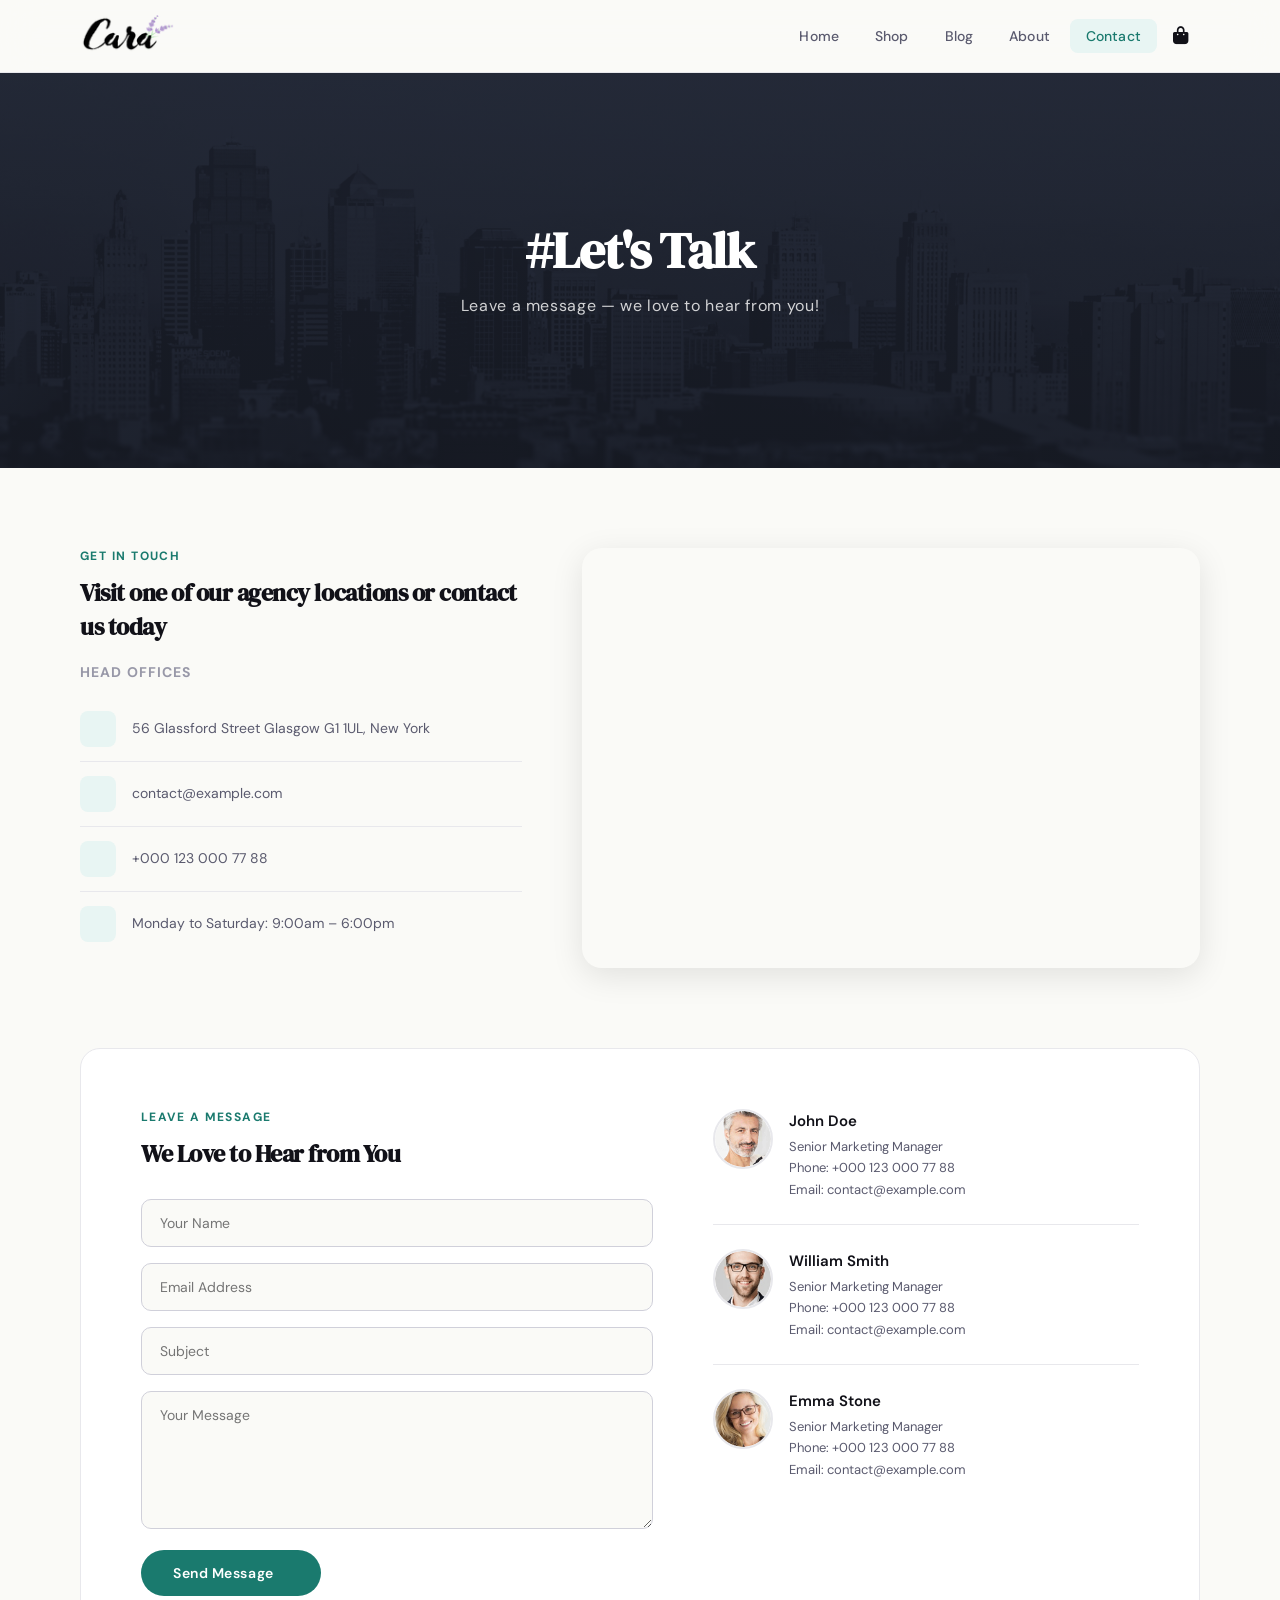
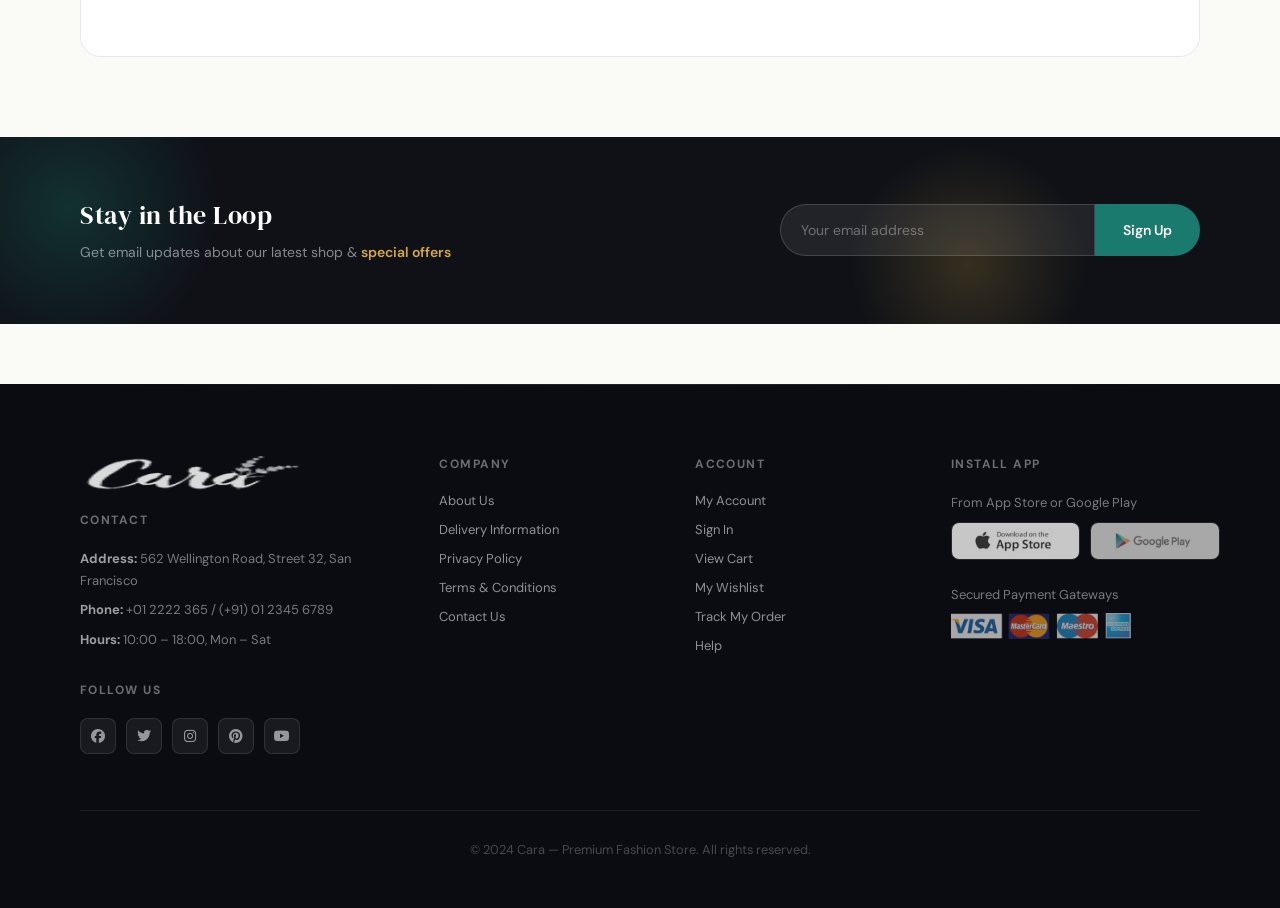
==== Ecommerce/contact.html @ 44523a63 "first commit" ====
<!DOCTYPE html>
<html lang="en">
<head>
    <meta charset="UTF-8">
    <meta name="viewport" content="width=device-width, initial-scale=1.0">
    <title>Contact — Cara</title>
    <link rel="stylesheet" href="https://cdnjs.cloudflare.com/ajax/libs/font-awesome/6.5.1/css/all.min.css">
    <link rel="stylesheet" href="ecommerce.css">
</head>
<body>

    <section id="header">
        <a href="index.html"><img src="img/logo.png" class="logo" alt="Cara"></a>
        <div>
            <ul id="navbar">
                <li><a href="index.html">Home</a></li>
                <li><a href="shop.html">Shop</a></li>
                <li><a href="blog.html">Blog</a></li>
                <li><a href="about.html">About</a></li>
                <li><a class="active" href="contact.html">Contact</a></li>
                <li id="ig-bag"><a href="cart.html"><i class="fa fa-shopping-bag"></i></a></li>
                <a href="#" id="close"><i class="far fa-times-circle"></i></a>
            </ul>
        </div>
        <div id="mobile">
            <a href="cart.html"><i class="fa fa-shopping-bag"></i></a>
            <i id="bar" class="fas fa-bars"></i>
        </div>
    </section>

    <section id="page-header" class="about-header">
        <h2>#Let's Talk</h2>
        <p>Leave a message — we love to hear from you!</p>
    </section>

    <section id="contact-details" class="section-p1">
        <div class="details animate-up">
            <span>Get in Touch</span>
            <h2>Visit one of our agency locations or contact us today</h2>
            <h3>Head Offices</h3>
            <div>
                <li>
                    <i class="fal fa-map-marker-alt"></i>
                    <p>56 Glassford Street Glasgow G1 1UL, New York</p>
                </li>
                <li>
                    <i class="fal fa-envelope"></i>
                    <p>contact@example.com</p>
                </li>
                <li>
                    <i class="fal fa-phone-alt"></i>
                    <p>+000 123 000 77 88</p>
                </li>
                <li>
                    <i class="fal fa-clock"></i>
                    <p>Monday to Saturday: 9:00am – 6:00pm</p>
                </li>
            </div>
        </div>
        <div class="map animate-up" style="transition-delay:0.15s">
            <iframe src="https://www.google.com/maps/embed?pb=!1m18!1m12!1m3!1d2469.6872164482347!2d-1.2570928233649628!3d51.75704287187111!2m3!1f0!2f0!3f0!3m2!1i1024!2i768!4f13.1!3m3!1m2!1s0x4876c6a9ef8c485b%3A0xd2ff1883a001afed!2sUniversity%20of%20Oxford!5e0!3m2!1sen!2sin!4v1777286199106!5m2!1sen!2sin" width="600" height="450" style="border:0;" allowfullscreen="" loading="lazy" referrerpolicy="no-referrer-when-downgrade"></iframe>
        </div>
    </section>

    <section id="form-details">
        <form action="" onsubmit="return false;">
            <span>Leave a Message</span>
            <h2>We Love to Hear from You</h2>
            <input type="text" placeholder="Your Name" required>
            <input type="email" placeholder="Email Address" required>
            <input type="text" placeholder="Subject">
            <textarea rows="6" placeholder="Your Message" required></textarea>
            <button class="normal" type="submit">Send Message &nbsp;<i class="fal fa-paper-plane"></i></button>
        </form>

        <div class="people">
            <div class="animate-up">
                <img src="img/People/1.png" alt="John Doe">
                <p><span>John Doe</span>Senior Marketing Manager<br>Phone: +000 123 000 77 88<br>Email: contact@example.com</p>
            </div>
            <div class="animate-up" style="transition-delay:0.1s">
                <img src="img/People/2.png" alt="William Smith">
                <p><span>William Smith</span>Senior Marketing Manager<br>Phone: +000 123 000 77 88<br>Email: contact@example.com</p>
            </div>
            <div class="animate-up" style="transition-delay:0.2s">
                <img src="img/People/3.png" alt="Emma Stone">
                <p><span>Emma Stone</span>Senior Marketing Manager<br>Phone: +000 123 000 77 88<br>Email: contact@example.com</p>
            </div>
        </div>
    </section>

    <section id="newsletter" class="section-m1">
        <div class="newstext">
            <h4>Stay in the Loop</h4>
            <p>Get email updates about our latest shop &amp; <span>special offers</span></p>
        </div>
        <div class="form">
            <input type="email" placeholder="Your email address">
            <button>Sign Up</button>
        </div>
    </section>

    <footer>
        <div class="col">
            <img class="logo" src="img/logo.png" alt="Cara">
            <h4>Contact</h4>
            <p><strong style="color:rgba(255,255,255,0.6)">Address:</strong> 562 Wellington Road, Street 32, San Francisco</p>
            <p><strong style="color:rgba(255,255,255,0.6)">Phone:</strong> +01 2222 365 / (+91) 01 2345 6789</p>
            <p><strong style="color:rgba(255,255,255,0.6)">Hours:</strong> 10:00 – 18:00, Mon – Sat</p>
            <div class="follow"><h4>Follow Us</h4><div class="icon"><i class="fa-brands fa-facebook"></i><i class="fa-brands fa-twitter"></i><i class="fa-brands fa-instagram"></i><i class="fa-brands fa-pinterest"></i><i class="fa-brands fa-youtube"></i></div></div>
        </div>
        <div class="col"><h4>Company</h4><a href="about.html">About Us</a><a href="#">Delivery Information</a><a href="#">Privacy Policy</a><a href="#">Terms &amp; Conditions</a><a href="contact.html">Contact Us</a></div>
        <div class="col"><h4>Account</h4><a href="#">My Account</a><a href="#">Sign In</a><a href="cart.html">View Cart</a><a href="#">My Wishlist</a><a href="#">Track My Order</a><a href="#">Help</a></div>
        <div class="col install"><h4>Install App</h4><p>From App Store or Google Play</p><div class="row"><img src="img/install/app.jpg" alt="App Store"><img src="img/install/play.jpg" alt="Google Play"></div><p>Secured Payment Gateways</p><img src="img/install/pay.png" alt="Payment Methods"></div>
        <div class="copyright"><p>&copy; 2024 Cara — Premium Fashion Store. All rights reserved.</p></div>
    </footer>

    <script src="ecommerce.js"></script>
</body>
</html>
---- Ecommerce/ecommerce.css ----
@import url("https://fonts.googleapis.com/css2?family=DM+Serif+Display:ital@0;1&family=DM+Sans:ital,opsz,wght@0,9..40,300;0,9..40,400;0,9..40,500;0,9..40,600;0,9..40,700;1,9..40,300&display=swap");

/* ==================== CSS VARIABLES ==================== */
:root {
  --bg: #fafaf7;
  --bg-dark: #0f1117;
  --bg-card: #ffffff;
  --text-primary: #111118;
  --text-secondary: #5a5a6e;
  --text-muted: #9898a8;
  --brand: #1a7a6e;
  --brand-hover: #145f55;
  --brand-light: #e8f5f3;
  --accent: #d4a843;
  --accent-light: #fdf6e3;
  --border: #e8e8ec;
  --border-dark: #d0d0da;
  --shadow-sm: 0 2px 12px rgba(0,0,0,0.06);
  --shadow-md: 0 8px 32px rgba(0,0,0,0.1);
  --shadow-lg: 0 24px 64px rgba(0,0,0,0.14);
  --radius: 12px;
  --radius-lg: 20px;
  --transition: all 0.3s cubic-bezier(0.4, 0, 0.2, 1);
  --font-display: "DM Serif Display", Georgia, serif;
  --font-body: "DM Sans", system-ui, sans-serif;
}

/* ==================== RESET & BASE ==================== */
*, *::before, *::after {
  margin: 0;
  padding: 0;
  box-sizing: border-box;
}

html { scroll-behavior: smooth; }

body {
  font-family: var(--font-body);
  background-color: var(--bg);
  color: var(--text-primary);
  width: 100%;
  overflow-x: hidden;
  -webkit-font-smoothing: antialiased;
}

/* Custom Scrollbar */
::-webkit-scrollbar { width: 6px; }
::-webkit-scrollbar-track { background: var(--bg); }
::-webkit-scrollbar-thumb { background: var(--brand); border-radius: 3px; }

/* ==================== TYPOGRAPHY ==================== */
h1 {
  font-family: var(--font-display);
  font-size: clamp(2.5rem, 5vw, 4.5rem);
  line-height: 1.1;
  color: var(--text-primary);
  letter-spacing: -0.02em;
}

h2 {
  font-family: var(--font-display);
  font-size: clamp(2rem, 3.5vw, 3rem);
  line-height: 1.15;
  color: var(--text-primary);
  letter-spacing: -0.02em;
}

h3 {
  font-family: var(--font-display);
  font-size: 1.6rem;
  color: var(--text-primary);
}

h4 {
  font-size: 1rem;
  font-weight: 600;
  color: var(--text-primary);
  letter-spacing: 0.02em;
}

h5 {
  font-size: 0.875rem;
  font-weight: 600;
  color: var(--text-primary);
}

h6 {
  font-size: 0.75rem;
  font-weight: 700;
  letter-spacing: 0.08em;
  text-transform: uppercase;
}

p {
  font-size: 0.9375rem;
  color: var(--text-secondary);
  line-height: 1.7;
}

a {
  color: inherit;
  text-decoration: none;
  transition: var(--transition);
}

img { max-width: 100%; }

/* ==================== LAYOUT ==================== */
.section-p1 { padding: 80px; }
.section-m1 { margin: 60px 0; }

.container {
  max-width: 1400px;
  margin: 0 auto;
  padding: 0 80px;
}

/* ==================== BUTTONS ==================== */
button.normal,
.btn-primary {
  display: inline-flex;
  align-items: center;
  gap: 8px;
  font-family: var(--font-body);
  font-size: 0.875rem;
  font-weight: 600;
  padding: 14px 32px;
  color: #fff;
  background: var(--brand);
  border-radius: 50px;
  cursor: pointer;
  border: none;
  outline: none;
  letter-spacing: 0.04em;
  transition: var(--transition);
  white-space: nowrap;
}

button.normal:hover,
.btn-primary:hover {
  background: var(--brand-hover);
  transform: translateY(-2px);
  box-shadow: 0 8px 24px rgba(26, 122, 110, 0.35);
}

button.white {
  display: inline-flex;
  align-items: center;
  font-family: var(--font-body);
  font-size: 0.875rem;
  font-weight: 600;
  padding: 12px 28px;
  color: #fff;
  background: rgba(255,255,255,0.15);
  cursor: pointer;
  border: 1.5px solid rgba(255,255,255,0.6);
  border-radius: 50px;
  outline: none;
  backdrop-filter: blur(8px);
  transition: var(--transition);
  letter-spacing: 0.04em;
}

button.white:hover {
  background: rgba(255,255,255,0.3);
  border-color: #fff;
  transform: translateY(-2px);
}

/* ==================== HEADER / NAV ==================== */
#header {
  display: flex;
  align-items: center;
  justify-content: space-between;
  padding: 0 80px;
  height: 72px;
  background: rgba(250, 250, 247, 0.88);
  backdrop-filter: blur(20px);
  -webkit-backdrop-filter: blur(20px);
  box-shadow: 0 1px 0 var(--border);
  z-index: 1000;
  position: sticky;
  top: 0;
  left: 0;
  transition: var(--transition);
}

#header.scrolled {
  background: rgba(250, 250, 247, 0.97);
  box-shadow: 0 4px 24px rgba(0,0,0,0.08);
}

.logo {
  height: 38px;
  width: auto;
}

#navbar {
  display: flex;
  align-items: center;
  list-style: none;
  gap: 4px;
}

#navbar li { position: relative; }

#navbar li a {
  display: block;
  padding: 8px 16px;
  font-size: 0.875rem;
  font-weight: 500;
  color: var(--text-secondary);
  border-radius: 8px;
  transition: var(--transition);
  letter-spacing: 0.01em;
}

#navbar li a:hover,
#navbar li a.active {
  color: var(--brand);
  background: var(--brand-light);
}

#navbar li#ig-bag a {
  background: none;
  color: var(--text-primary);
  font-size: 1.1rem;
  padding: 8px 12px;
}

#navbar li#ig-bag a:hover { color: var(--brand); background: none; }

#close {
  display: none;
  position: absolute;
  top: 24px;
  right: 24px;
  font-size: 1.5rem;
  color: var(--text-primary);
  cursor: pointer;
  z-index: 10;
  padding: 8px;
}

#mobile {
  display: none;
  align-items: center;
  gap: 16px;
}

#mobile a { font-size: 1.1rem; color: var(--text-primary); }
#mobile i { font-size: 1.25rem; color: var(--text-primary); cursor: pointer; }

/* ==================== HERO ==================== */
#hero {
  background-image: url("img/hero4.png");
  min-height: 92vh;
  width: 100%;
  background-size: cover;
  background-position: top 25% right 0;
  padding: 0 80px;
  display: flex;
  flex-direction: column;
  align-items: flex-start;
  justify-content: center;
  position: relative;
  overflow: hidden;
}

#hero::before {
  content: "";
  position: absolute;
  inset: 0;
  background: linear-gradient(105deg, rgba(15,17,23,0.65) 0%, rgba(15,17,23,0.2) 60%, transparent 100%);
}

#hero > * { position: relative; z-index: 1; }

#hero .hero-tag {
  display: inline-flex;
  align-items: center;
  gap: 8px;
  background: rgba(212, 168, 67, 0.2);
  border: 1px solid rgba(212, 168, 67, 0.5);
  backdrop-filter: blur(8px);
  color: var(--accent);
  font-size: 0.75rem;
  font-weight: 700;
  letter-spacing: 0.12em;
  text-transform: uppercase;
  padding: 8px 16px;
  border-radius: 50px;
  margin-bottom: 24px;
  animation: fadeUp 0.8s ease both;
}

#hero h4 {
  color: rgba(255,255,255,0.75);
  font-size: 0.875rem;
  font-weight: 500;
  letter-spacing: 0.12em;
  text-transform: uppercase;
  margin-bottom: 16px;
  animation: fadeUp 0.8s 0.1s ease both;
}

#hero h1 {
  color: #fff;
  max-width: 600px;
  animation: fadeUp 0.8s 0.2s ease both;
}

#hero h2 {
  color: rgba(255,255,255,0.9);
  font-size: clamp(1.5rem, 2.5vw, 2rem);
  font-family: var(--font-body);
  font-weight: 300;
  margin-bottom: 12px;
  animation: fadeUp 0.8s 0.15s ease both;
}

#hero p {
  color: rgba(255,255,255,0.75);
  font-size: 1.0625rem;
  max-width: 440px;
  margin-bottom: 40px;
  animation: fadeUp 0.8s 0.3s ease both;
}

#hero .hero-actions {
  display: flex;
  gap: 16px;
  align-items: center;
  animation: fadeUp 0.8s 0.4s ease both;
}

#hero button {
  background: var(--brand);
  color: #fff;
  border: none;
  padding: 16px 40px;
  border-radius: 50px;
  font-size: 0.9375rem;
  font-weight: 600;
  font-family: var(--font-body);
  cursor: pointer;
  letter-spacing: 0.04em;
  transition: var(--transition);
  box-shadow: 0 8px 32px rgba(26,122,110,0.4);
}

#hero button:hover {
  background: var(--brand-hover);
  transform: translateY(-3px);
  box-shadow: 0 16px 40px rgba(26,122,110,0.5);
}

#hero .hero-scroll {
  position: absolute;
  bottom: 40px;
  left: 50%;
  transform: translateX(-50%);
  display: flex;
  flex-direction: column;
  align-items: center;
  gap: 8px;
  color: rgba(255,255,255,0.5);
  font-size: 0.75rem;
  letter-spacing: 0.1em;
  text-transform: uppercase;
  animation: fadeUp 1s 0.8s ease both;
}

#hero .hero-scroll .scroll-line {
  width: 1px;
  height: 40px;
  background: linear-gradient(to bottom, rgba(255,255,255,0.5), transparent);
  animation: scrollPulse 2s ease-in-out infinite;
}

/* ==================== PAGE HEADER ==================== */
#page-header {
  background-image: url("img/Banner/b1.jpg");
  width: 100%;
  height: 44vh;
  background-size: cover;
  background-position: center;
  display: flex;
  justify-content: center;
  align-items: center;
  flex-direction: column;
  text-align: center;
  padding: 20px;
  position: relative;
}

#page-header::before {
  content: "";
  position: absolute;
  inset: 0;
  background: linear-gradient(to bottom, rgba(15,17,23,0.5), rgba(15,17,23,0.65));
}

#page-header > * { position: relative; z-index: 1; }

#page-header h2 {
  color: #fff;
  font-size: clamp(2rem, 4vw, 3.5rem);
  margin-bottom: 12px;
}

#page-header p {
  color: rgba(255,255,255,0.8);
  font-size: 1rem;
  letter-spacing: 0.04em;
}

#page-header.about-header {
  background-image: url("img/About/banner.png");
}

/* ==================== FEATURES ==================== */
#feature {
  display: grid;
  grid-template-columns: repeat(6, 1fr);
  gap: 16px;
  padding: 60px 80px;
}

#feature .fe-box {
  display: flex;
  flex-direction: column;
  align-items: center;
  text-align: center;
  padding: 28px 16px;
  background: var(--bg-card);
  border: 1px solid var(--border);
  border-radius: var(--radius-lg);
  transition: var(--transition);
  cursor: default;
  position: relative;
  overflow: hidden;
}

#feature .fe-box::before {
  content: "";
  position: absolute;
  bottom: 0;
  left: 0;
  right: 0;
  height: 3px;
  background: var(--brand);
  transform: scaleX(0);
  transition: var(--transition);
}

#feature .fe-box:hover {
  transform: translateY(-6px);
  box-shadow: var(--shadow-md);
  border-color: transparent;
}

#feature .fe-box:hover::before { transform: scaleX(1); }

#feature .fe-box img {
  width: 52px;
  height: 52px;
  object-fit: contain;
  margin-bottom: 14px;
}

#feature .fe-box h6 {
  font-size: 0.75rem;
  font-weight: 700;
  letter-spacing: 0.06em;
  padding: 7px 12px;
  border-radius: 50px;
  color: var(--brand);
  background: var(--brand-light);
}

#feature .fe-box:nth-child(2) h6 { background: #e8f5e2; color: #2d7a1f; }
#feature .fe-box:nth-child(3) h6 { background: #e3f0f8; color: #1a6fa0; }
#feature .fe-box:nth-child(4) h6 { background: #eeedf8; color: #4c47bb; }
#feature .fe-box:nth-child(5) h6 { background: #f8eef8; color: #8a3d8a; }
#feature .fe-box:nth-child(6) h6 { background: var(--accent-light); color: #a07020; }

/* ==================== PRODUCTS ==================== */
#product1 { text-align: center; }

#product1 > h2 { margin-bottom: 8px; }
#product1 > p { margin-bottom: 0; }

.section-label {
  display: inline-block;
  font-size: 0.75rem;
  font-weight: 700;
  letter-spacing: 0.12em;
  text-transform: uppercase;
  color: var(--brand);
  background: var(--brand-light);
  padding: 6px 16px;
  border-radius: 50px;
  margin-bottom: 16px;
}

#product1 .pro-container {
  display: grid;
  grid-template-columns: repeat(4, 1fr);
  gap: 24px;
  padding-top: 40px;
}

#product1 .pro {
  background: var(--bg-card);
  border: 1px solid var(--border);
  border-radius: var(--radius-lg);
  cursor: pointer;
  transition: var(--transition);
  position: relative;
  overflow: hidden;
  text-align: left;
  group: true;
}

#product1 .pro:hover {
  transform: translateY(-8px);
  box-shadow: var(--shadow-lg);
  border-color: transparent;
}

#product1 .pro .pro-img-wrap {
  overflow: hidden;
  border-radius: var(--radius-lg) var(--radius-lg) 0 0;
  aspect-ratio: 4/4;
  background: #f0f0ed;
}

#product1 .pro img {
  width: 100%;
  height: 100%;
  object-fit: cover;
  transition: transform 0.6s cubic-bezier(0.4, 0, 0.2, 1);
}

#product1 .pro:hover img { transform: scale(1.07); }

.pro-badge {
  position: absolute;
  top: 14px;
  left: 14px;
  background: var(--accent);
  color: #fff;
  font-size: 0.65rem;
  font-weight: 700;
  letter-spacing: 0.08em;
  text-transform: uppercase;
  padding: 4px 10px;
  border-radius: 50px;
  z-index: 2;
}

.pro-badge.new { background: var(--brand); }

#product1 .pro .des {
  padding: 18px;
}

#product1 .pro .des span {
  color: var(--text-muted);
  font-size: 0.7rem;
  font-weight: 600;
  letter-spacing: 0.08em;
  text-transform: uppercase;
}

#product1 .pro .des h5 {
  margin: 6px 0 8px;
  font-size: 0.9375rem;
  font-weight: 600;
  color: var(--text-primary);
  white-space: nowrap;
  overflow: hidden;
  text-overflow: ellipsis;
}

#product1 .pro .des .star { margin-bottom: 8px; }
#product1 .pro .des .star i {
  font-size: 0.65rem;
  color: var(--accent);
  margin-right: 1px;
}

#product1 .pro .des h4 {
  font-size: 1.0625rem;
  font-weight: 700;
  color: var(--brand);
}

#product1 .pro .pro-footer {
  display: flex;
  align-items: center;
  justify-content: space-between;
  padding: 0 18px 18px;
}

#product1 .pro a {
  display: flex;
  align-items: center;
  justify-content: center;
  width: 40px;
  height: 40px;
  background: var(--brand-light);
  color: var(--brand);
  border-radius: 50%;
  font-size: 0.9rem;
  border: 1px solid rgba(26,122,110,0.2);
  transition: var(--transition);
  margin-left: auto;
}

#product1 .pro a:hover {
  background: var(--brand);
  color: #fff;
  transform: scale(1.1);
}

/* Wishlist button */
.pro-wishlist {
  position: absolute;
  top: 14px;
  right: 14px;
  width: 36px;
  height: 36px;
  background: rgba(255,255,255,0.9);
  border-radius: 50%;
  display: flex;
  align-items: center;
  justify-content: center;
  color: var(--text-muted);
  font-size: 0.85rem;
  cursor: pointer;
  transition: var(--transition);
  backdrop-filter: blur(4px);
  z-index: 2;
  border: none;
}

.pro-wishlist:hover { color: #e53e3e; transform: scale(1.1); }

/* ==================== BANNERS ==================== */
#banner {
  display: flex;
  flex-direction: column;
  justify-content: center;
  align-items: center;
  text-align: center;
  background-image: url("img/Banner/b17.jpg");
  width: 100%;
  height: 50vh;
  background-size: cover;
  background-position: center;
  position: relative;
  overflow: hidden;
}

#banner::before {
  content: "";
  position: absolute;
  inset: 0;
  background: rgba(15, 17, 23, 0.55);
}

#banner > * { position: relative; z-index: 1; }

#banner h4 {
  color: var(--accent);
  font-size: 0.8rem;
  font-weight: 700;
  letter-spacing: 0.15em;
  text-transform: uppercase;
  margin-bottom: 12px;
}

#banner h2 {
  color: #fff;
  font-size: clamp(1.5rem, 3vw, 2.5rem);
  margin-bottom: 28px;
}

#banner h2 span { color: var(--accent); }
#banner button:hover { background: var(--brand-hover); }

#sm-banner {
  display: grid;
  grid-template-columns: 1fr 1fr;
  gap: 20px;
  padding: 0 80px 60px;
}

#sm-banner .banner-box {
  display: flex;
  flex-direction: column;
  justify-content: center;
  align-items: flex-start;
  background-image: url("img/Banner/b17.jpg");
  height: 52vh;
  background-size: cover;
  background-position: center;
  padding: 48px 40px;
  border-radius: var(--radius-lg);
  position: relative;
  overflow: hidden;
  transition: var(--transition);
}

#sm-banner .banner-box::before {
  content: "";
  position: absolute;
  inset: 0;
  background: linear-gradient(135deg, rgba(15,17,23,0.7) 0%, rgba(15,17,23,0.3) 100%);
  transition: var(--transition);
}

#sm-banner .banner-box:hover::before {
  background: linear-gradient(135deg, rgba(15,17,23,0.6) 0%, rgba(15,17,23,0.2) 100%);
}

#sm-banner .banner-box:hover { transform: scale(1.01); box-shadow: var(--shadow-lg); }
#sm-banner .banner-box2 { background-image: url("img/Banner/b10.jpg"); }
#sm-banner .banner-box > * { position: relative; z-index: 1; }

#sm-banner h4 { color: rgba(255,255,255,0.7); font-weight: 400; font-size: 0.8rem; letter-spacing: 0.12em; text-transform: uppercase; }
#sm-banner h2 { color: #fff; font-size: clamp(1.5rem, 2.5vw, 2rem); margin: 8px 0 12px; }
#sm-banner span { color: rgba(255,255,255,0.7); font-size: 0.875rem; display: block; margin-bottom: 24px; }

#banner3 {
  display: grid;
  grid-template-columns: repeat(3, 1fr);
  gap: 20px;
  padding: 0 80px 80px;
}

#banner3 .banner-box {
  display: flex;
  flex-direction: column;
  justify-content: flex-end;
  background-image: url("img/Banner/b7.jpg");
  height: 36vh;
  background-size: cover;
  background-position: center;
  padding: 28px;
  border-radius: var(--radius-lg);
  position: relative;
  overflow: hidden;
  transition: var(--transition);
}

#banner3 .banner-box::before {
  content: "";
  position: absolute;
  inset: 0;
  background: linear-gradient(to top, rgba(15,17,23,0.8) 0%, transparent 60%);
}

#banner3 .banner-box:hover { transform: translateY(-6px); box-shadow: var(--shadow-lg); }
#banner3 .banner-box2 { background-image: url("img/Banner/b4.jpg"); }
#banner3 .banner-box3 { background-image: url("img/Banner/b18.jpg"); }
#banner3 .banner-box > * { position: relative; z-index: 1; }
#banner3 h2 { color: #fff; font-size: 1.1rem; font-weight: 700; margin-bottom: 6px; }
#banner3 h3 { color: var(--accent); font-size: 0.875rem; font-weight: 600; }

/* ==================== NEWSLETTER ==================== */
#newsletter {
  display: flex;
  justify-content: space-between;
  align-items: center;
  gap: 40px;
  flex-wrap: wrap;
  background: var(--bg-dark);
  padding: 60px 80px;
  position: relative;
  overflow: hidden;
}

#newsletter::before {
  content: "";
  position: absolute;
  top: -80px;
  left: -80px;
  width: 300px;
  height: 300px;
  background: radial-gradient(circle, rgba(26,122,110,0.3) 0%, transparent 70%);
  pointer-events: none;
}

#newsletter::after {
  content: "";
  position: absolute;
  bottom: -60px;
  right: 15%;
  width: 240px;
  height: 240px;
  background: radial-gradient(circle, rgba(212,168,67,0.2) 0%, transparent 70%);
  pointer-events: none;
}

.newstext { position: relative; z-index: 1; }

#newsletter h4 {
  font-size: 1.625rem;
  font-family: var(--font-display);
  font-weight: 400;
  color: #fff;
  margin-bottom: 8px;
}

#newsletter p {
  font-size: 0.875rem;
  color: rgba(255,255,255,0.5);
  margin: 0;
}

#newsletter p span { color: var(--accent); font-weight: 600; }

#newsletter .form {
  display: flex;
  max-width: 420px;
  width: 100%;
  position: relative;
  z-index: 1;
}

#newsletter input {
  height: 52px;
  padding: 0 20px;
  font-size: 0.875rem;
  font-family: var(--font-body);
  width: 100%;
  background: rgba(255,255,255,0.08);
  border: 1px solid rgba(255,255,255,0.15);
  border-radius: 50px 0 0 50px;
  outline: none;
  color: #fff;
  transition: var(--transition);
}

#newsletter input::placeholder { color: rgba(255,255,255,0.35); }
#newsletter input:focus { border-color: var(--brand); background: rgba(255,255,255,0.12); }

#newsletter button {
  background: var(--brand);
  color: #fff;
  border-radius: 0 50px 50px 0;
  padding: 14px 28px;
  white-space: nowrap;
  font-size: 0.875rem;
  font-weight: 600;
  font-family: var(--font-body);
  border: none;
  cursor: pointer;
  transition: var(--transition);
}

#newsletter button:hover {
  background: var(--brand-hover);
  transform: none;
  box-shadow: none;
}

/* ==================== FOOTER ==================== */
footer {
  background: #0a0c11;
  display: grid;
  grid-template-columns: 1.5fr 1fr 1fr 1.2fr;
  gap: 48px;
  padding: 72px 80px 40px;
  position: relative;
}

footer::before {
  content: "";
  position: absolute;
  top: 0;
  left: 80px;
  right: 80px;
  height: 1px;
  background: linear-gradient(to right, transparent, rgba(255,255,255,0.1), transparent);
}

footer .col { display: flex; flex-direction: column; }

footer .logo {
  height: 36px;
  width: auto;
  margin-bottom: 20px;
  filter: brightness(0) invert(1) opacity(0.85);
}

footer h4 {
  font-size: 0.75rem;
  font-weight: 700;
  letter-spacing: 0.12em;
  text-transform: uppercase;
  color: rgba(255,255,255,0.4);
  margin-bottom: 20px;
}

footer p {
  font-size: 0.8125rem;
  color: rgba(255,255,255,0.45);
  margin: 0 0 8px;
  line-height: 1.65;
}

footer a {
  font-size: 0.8125rem;
  color: rgba(255,255,255,0.55);
  margin-bottom: 12px;
  display: block;
  transition: var(--transition);
}

footer a:hover { color: var(--brand); transform: translateX(4px); }

footer .follow { margin-top: 24px; }

footer .follow .icon {
  display: flex;
  gap: 10px;
  margin-top: 12px;
}

footer .follow .icon i {
  display: flex;
  align-items: center;
  justify-content: center;
  width: 36px;
  height: 36px;
  background: rgba(255,255,255,0.06);
  border: 1px solid rgba(255,255,255,0.1);
  border-radius: 8px;
  color: rgba(255,255,255,0.55);
  font-size: 0.875rem;
  cursor: pointer;
  transition: var(--transition);
}

footer .follow .icon i:hover { background: var(--brand); border-color: var(--brand); color: #fff; transform: translateY(-3px); }

footer .install .row {
  display: flex;
  gap: 10px;
  margin-bottom: 24px;
}

footer .install .row img {
  height: 38px;
  width: auto;
  border: 1px solid rgba(255,255,255,0.15);
  border-radius: 8px;
  cursor: pointer;
  transition: var(--transition);
  filter: brightness(0.85) invert(0.1);
}

footer .install .row img:hover { border-color: var(--brand); filter: none; }

footer .install img:last-child {
  max-width: 180px;
  filter: brightness(0.7) invert(0.1);
}

footer .copyright {
  grid-column: 1 / -1;
  text-align: center;
  border-top: 1px solid rgba(255,255,255,0.07);
  padding-top: 28px;
  margin-top: 8px;
}

footer .copyright p {
  font-size: 0.8rem;
  color: rgba(255,255,255,0.25);
}

/* ==================== SHOP PAGE ==================== */
#pagination {
  text-align: center;
  padding: 20px 80px 60px;
  display: flex;
  justify-content: center;
  gap: 8px;
}

#pagination a {
  display: inline-flex;
  align-items: center;
  justify-content: center;
  width: 44px;
  height: 44px;
  border-radius: 10px;
  background: var(--bg-card);
  border: 1px solid var(--border);
  color: var(--text-secondary);
  font-size: 0.875rem;
  font-weight: 600;
  transition: var(--transition);
}

#pagination a:hover,
#pagination a.active {
  background: var(--brand);
  border-color: var(--brand);
  color: #fff;
  transform: translateY(-2px);
  box-shadow: 0 6px 16px rgba(26,122,110,0.3);
}

/* ==================== PRODUCT DETAILS ==================== */
#prodetails {
  display: grid;
  grid-template-columns: 1fr 1fr;
  gap: 60px;
  align-items: start;
  padding: 60px 80px 80px;
}

#prodetails .single-pro-image { position: sticky; top: 90px; }

#prodetails .single-pro-image > img {
  width: 100%;
  border-radius: var(--radius-lg);
  aspect-ratio: 1/1;
  object-fit: cover;
}

.small-img-group {
  display: grid;
  grid-template-columns: repeat(4, 1fr);
  gap: 12px;
  margin-top: 12px;
}

.small-img-col {
  cursor: pointer;
  border-radius: 10px;
  overflow: hidden;
  border: 2px solid transparent;
  transition: var(--transition);
}

.small-img-col:hover,
.small-img-col.active {
  border-color: var(--brand);
}

.small-img-col img {
  width: 100%;
  aspect-ratio: 1/1;
  object-fit: cover;
  display: block;
}

#prodetails .single-pro-details { padding-top: 0; }

#prodetails .single-pro-details h6 {
  color: var(--text-muted);
  font-size: 0.75rem;
  font-weight: 500;
  letter-spacing: 0.04em;
  text-transform: none;
  margin-bottom: 12px;
}

#prodetails .single-pro-details h4 {
  font-size: 1.625rem;
  font-family: var(--font-display);
  font-weight: 400;
  line-height: 1.3;
  margin-bottom: 12px;
}

#prodetails .single-pro-details h2 {
  font-size: 2rem;
  color: var(--brand);
  font-family: var(--font-body);
  font-weight: 700;
  margin-bottom: 24px;
}

.pro-rating {
  display: flex;
  align-items: center;
  gap: 8px;
  margin-bottom: 24px;
}

.pro-rating .stars i { color: var(--accent); font-size: 0.85rem; }
.pro-rating span { font-size: 0.8125rem; color: var(--text-muted); }

#prodetails .single-pro-details select {
  display: block;
  width: 100%;
  max-width: 220px;
  padding: 12px 16px;
  margin-bottom: 16px;
  border: 1px solid var(--border-dark);
  border-radius: 10px;
  font-family: var(--font-body);
  font-size: 0.875rem;
  color: var(--text-primary);
  background: var(--bg-card);
  outline: none;
  cursor: pointer;
  transition: var(--transition);
}

#prodetails .single-pro-details select:focus { border-color: var(--brand); }

.pro-actions {
  display: flex;
  gap: 12px;
  align-items: center;
  margin-bottom: 32px;
  flex-wrap: wrap;
}

#prodetails .single-pro-details input {
  width: 80px;
  height: 50px;
  padding: 0 16px;
  font-size: 1rem;
  font-family: var(--font-body);
  border: 1px solid var(--border-dark);
  border-radius: 10px;
  outline: none;
  text-align: center;
  transition: var(--transition);
}

#prodetails .single-pro-details input:focus { border-color: var(--brand); }

#prodetails .single-pro-details button {
  background: var(--brand);
  color: #fff;
  padding: 14px 36px;
  border-radius: 50px;
  font-size: 0.9375rem;
  font-weight: 600;
  font-family: var(--font-body);
  cursor: pointer;
  border: none;
  transition: var(--transition);
}

#prodetails .single-pro-details button:hover {
  background: var(--brand-hover);
  transform: translateY(-2px);
  box-shadow: 0 8px 24px rgba(26,122,110,0.35);
}

.pro-details-text {
  padding-top: 24px;
  border-top: 1px solid var(--border);
}

.pro-details-text h4 {
  font-size: 0.875rem;
  font-weight: 700;
  letter-spacing: 0.06em;
  text-transform: uppercase;
  margin-bottom: 12px;
  color: var(--text-primary);
}

.pro-details-text p {
  font-size: 0.875rem;
  line-height: 1.75;
  color: var(--text-secondary);
}

/* ==================== ABOUT PAGE ==================== */
#about-head {
  display: grid;
  grid-template-columns: 1fr 1fr;
  gap: 72px;
  align-items: center;
  padding: 80px;
}

#about-head img {
  width: 100%;
  border-radius: var(--radius-lg);
  aspect-ratio: 4/3;
  object-fit: cover;
}

#about-head div { padding-left: 0; }
#about-head h2 { margin-bottom: 20px; }

#about-head abbr {
  display: block;
  font-size: 0.9375rem;
  color: var(--text-secondary);
  font-style: italic;
  margin-top: 20px;
  padding-left: 16px;
  border-left: 3px solid var(--brand);
  line-height: 1.65;
}

#about-head marquee {
  display: block;
  margin-top: 24px;
  padding: 12px 20px;
  background: var(--brand-light);
  color: var(--brand);
  font-size: 0.8125rem;
  font-weight: 500;
  border-radius: 8px;
}

#about-app {
  text-align: center;
  padding: 0 80px 80px;
}

#about-app h1 {
  margin-bottom: 32px;
}

#about-app h1 a {
  color: var(--brand);
  font-style: italic;
}

#about-app .video {
  width: 75%;
  margin: 0 auto;
  border-radius: var(--radius-lg);
  overflow: hidden;
  box-shadow: var(--shadow-lg);
}

#about-app .video video {
  width: 100%;
  height: auto;
  display: block;
}

/* ==================== CONTACT PAGE ==================== */
#contact-details {
  display: grid;
  grid-template-columns: 1fr 1.4fr;
  gap: 60px;
  align-items: start;
  padding: 80px;
}

#contact-details .details span {
  font-size: 0.75rem;
  font-weight: 700;
  letter-spacing: 0.12em;
  text-transform: uppercase;
  color: var(--brand);
  display: block;
  margin-bottom: 12px;
}

#contact-details .details h2 {
  font-size: 1.5rem;
  line-height: 1.4;
  padding: 0 0 20px;
}

#contact-details .details h3 {
  font-family: var(--font-body);
  font-size: 0.875rem;
  font-weight: 700;
  letter-spacing: 0.08em;
  text-transform: uppercase;
  color: var(--text-muted);
  padding-bottom: 16px;
}

#contact-details .details li {
  list-style: none;
  display: flex;
  align-items: flex-start;
  gap: 16px;
  padding: 14px 0;
  border-bottom: 1px solid var(--border);
}

#contact-details .details li:last-child { border-bottom: none; }

#contact-details .details li i {
  width: 36px;
  height: 36px;
  background: var(--brand-light);
  color: var(--brand);
  border-radius: 8px;
  display: flex;
  align-items: center;
  justify-content: center;
  font-size: 0.875rem;
  flex-shrink: 0;
}

#contact-details .details li p {
  margin: 0;
  font-size: 0.875rem;
  line-height: 1.6;
  padding-top: 6px;
}

#contact-details .map {
  border-radius: var(--radius-lg);
  overflow: hidden;
  height: 420px;
  box-shadow: var(--shadow-md);
}

#contact-details .map iframe { width: 100%; height: 100%; border: 0; }

#form-details {
  display: grid;
  grid-template-columns: 1.2fr 1fr;
  gap: 60px;
  margin: 0 80px 80px;
  padding: 60px;
  background: var(--bg-card);
  border: 1px solid var(--border);
  border-radius: var(--radius-lg);
}

#form-details form { width: 100%; }

#form-details form span {
  font-size: 0.75rem;
  font-weight: 700;
  letter-spacing: 0.12em;
  text-transform: uppercase;
  color: var(--brand);
  display: block;
  margin-bottom: 12px;
}

#form-details form h2 {
  font-size: 1.5rem;
  margin-bottom: 28px;
  line-height: 1.4;
}

#form-details form input,
#form-details form textarea {
  width: 100%;
  padding: 14px 18px;
  outline: none;
  margin-bottom: 16px;
  border: 1px solid var(--border-dark);
  border-radius: 10px;
  font-family: var(--font-body);
  font-size: 0.875rem;
  color: var(--text-primary);
  background: var(--bg);
  transition: var(--transition);
}

#form-details form input:focus,
#form-details form textarea:focus {
  border-color: var(--brand);
  background: #fff;
  box-shadow: 0 0 0 3px rgba(26,122,110,0.1);
}

#form-details form textarea { resize: vertical; min-height: 120px; }

#form-details form button {
  background: var(--brand);
  color: #fff;
}

#form-details .people div {
  display: flex;
  align-items: flex-start;
  gap: 16px;
  padding-bottom: 24px;
  border-bottom: 1px solid var(--border);
  margin-bottom: 24px;
}

#form-details .people div:last-child { border-bottom: none; padding-bottom: 0; margin-bottom: 0; }

#form-details .people div img {
  width: 60px;
  height: 60px;
  object-fit: cover;
  border-radius: 50%;
  flex-shrink: 0;
  border: 2px solid var(--border);
}

#form-details .people div p {
  margin: 0;
  font-size: 0.8125rem;
  line-height: 1.65;
  color: var(--text-secondary);
}

#form-details .people div p span {
  display: block;
  font-size: 0.9375rem;
  font-weight: 600;
  color: var(--text-primary);
  margin-bottom: 2px;
  letter-spacing: 0;
  text-transform: none;
}

/* ==================== CART ==================== */
#cart { overflow-x: auto; }

#cart table {
  width: 100%;
  border-collapse: collapse;
  table-layout: fixed;
  white-space: nowrap;
}

#cart table img {
  width: 68px;
  height: 68px;
  object-fit: cover;
  border-radius: 10px;
}

#cart table td:nth-child(1) { width: 80px; text-align: center; }
#cart table td:nth-child(2) { width: 120px; text-align: center; }
#cart table td:nth-child(3) { width: auto; }
#cart table td:nth-child(4),
#cart table td:nth-child(5),
#cart table td:nth-child(6) { width: 120px; text-align: center; }

#cart table td:nth-child(5) input {
  width: 70px;
  padding: 8px 12px;
  border: 1px solid var(--border-dark);
  border-radius: 8px;
  text-align: center;
  font-family: var(--font-body);
  outline: none;
  transition: var(--transition);
}

#cart table td:nth-child(5) input:focus { border-color: var(--brand); }

#cart table thead {
  border-bottom: 2px solid var(--border);
}

#cart table thead td {
  font-size: 0.7rem;
  font-weight: 700;
  letter-spacing: 0.1em;
  text-transform: uppercase;
  color: var(--text-muted);
  padding: 16px 0;
}

#cart table tbody td {
  padding: 20px 0;
  font-size: 0.875rem;
  border-bottom: 1px solid var(--border);
  color: var(--text-secondary);
}

#cart table tbody td a {
  color: var(--text-muted);
  font-size: 1.1rem;
  transition: var(--transition);
}

#cart table tbody td a:hover { color: #e53e3e; }

#cart-add {
  display: grid;
  grid-template-columns: 1fr 1fr;
  gap: 40px;
  padding: 40px 80px 80px;
}

#coupon h3,
#Subtotal h3 {
  font-family: var(--font-display);
  font-size: 1.25rem;
  font-weight: 400;
  margin-bottom: 20px;
}

#coupon input {
  padding: 12px 18px;
  outline: none;
  width: calc(100% - 120px);
  margin-right: 10px;
  border: 1px solid var(--border-dark);
  border-radius: 10px 0 0 10px;
  font-family: var(--font-body);
  font-size: 0.875rem;
  transition: var(--transition);
}

#coupon input:focus { border-color: var(--brand); }

#coupon button {
  background: var(--brand);
  color: #fff;
  padding: 12px 24px;
  border-radius: 0 10px 10px 0;
  font-size: 0.875rem;
  font-family: var(--font-body);
  border: none;
  cursor: pointer;
  transition: var(--transition);
}

#coupon button:hover { background: var(--brand-hover); transform: none; box-shadow: none; }

#Subtotal {
  background: var(--bg-card);
  border: 1px solid var(--border);
  border-radius: var(--radius-lg);
  padding: 36px;
}

#Subtotal table {
  border-collapse: collapse;
  width: 100%;
  margin-bottom: 24px;
}

#Subtotal table td {
  border: 1px solid var(--border);
  padding: 14px 16px;
  font-size: 0.875rem;
  color: var(--text-secondary);
}

#Subtotal table td:first-child { font-weight: 500; color: var(--text-primary); }
#Subtotal table tr:last-child td { font-weight: 700; color: var(--text-primary); font-size: 1rem; }

#Subtotal button {
  width: 100%;
  justify-content: center;
  background: var(--brand);
  color: #fff;
}

/* ==================== BLOG PAGE ==================== */
#blog {
  padding: 80px;
}

.blog-container {
  display: grid;
  grid-template-columns: repeat(3, 1fr);
  gap: 32px;
  margin-top: 40px;
}

.blog-box {
  background: var(--bg-card);
  border: 1px solid var(--border);
  border-radius: var(--radius-lg);
  overflow: hidden;
  transition: var(--transition);
  cursor: pointer;
}

.blog-box:hover {
  transform: translateY(-6px);
  box-shadow: var(--shadow-lg);
  border-color: transparent;
}

.blog-box .blog-img {
  overflow: hidden;
  aspect-ratio: 16/10;
}

.blog-box .blog-img img {
  width: 100%;
  height: 100%;
  object-fit: cover;
  transition: transform 0.6s cubic-bezier(0.4, 0, 0.2, 1);
}

.blog-box:hover .blog-img img { transform: scale(1.06); }

.blog-details {
  padding: 24px;
}

.blog-details .blog-cat {
  display: inline-block;
  font-size: 0.7rem;
  font-weight: 700;
  letter-spacing: 0.1em;
  text-transform: uppercase;
  color: var(--brand);
  margin-bottom: 12px;
}

.blog-details h4 {
  font-family: var(--font-display);
  font-size: 1.1rem;
  font-weight: 400;
  line-height: 1.4;
  margin-bottom: 12px;
}

.blog-details p {
  font-size: 0.8125rem;
  color: var(--text-muted);
  margin-bottom: 16px;
}

.blog-details a {
  font-size: 0.8125rem;
  font-weight: 600;
  color: var(--brand);
  display: inline-flex;
  align-items: center;
  gap: 6px;
  transition: var(--transition);
}

.blog-details a:hover { gap: 10px; }

/* ==================== ANIMATIONS ==================== */
@keyframes fadeUp {
  from { opacity: 0; transform: translateY(24px); }
  to { opacity: 1; transform: translateY(0); }
}

@keyframes scrollPulse {
  0%, 100% { opacity: 0.5; transform: scaleY(1); }
  50% { opacity: 1; transform: scaleY(1.3); }
}

@keyframes fadeIn {
  from { opacity: 0; }
  to { opacity: 1; }
}

.animate-up {
  opacity: 0;
  transform: translateY(30px);
  transition: opacity 0.6s ease, transform 0.6s ease;
}

.animate-up.visible {
  opacity: 1;
  transform: translateY(0);
}

/* ==================== RESPONSIVE ==================== */
@media (max-width: 1200px) {
  .section-p1 { padding: 60px 48px; }
  #header { padding: 0 48px; }
  #hero { padding: 0 48px; }
  #feature { grid-template-columns: repeat(3, 1fr); padding: 60px 48px; }
  #product1 .pro-container { grid-template-columns: repeat(3, 1fr); }
  #sm-banner, #banner3 { padding: 0 48px 60px; }
  #newsletter { padding: 60px 48px; }
  footer { padding: 60px 48px 40px; grid-template-columns: 1fr 1fr 1fr; }
  footer .install { grid-column: 1 / -1; }
  #prodetails { padding: 60px 48px 80px; }
  #about-head { padding: 60px 48px; }
  #contact-details { padding: 60px 48px; }
  #form-details { margin: 0 48px 60px; padding: 48px; }
  #cart-add { padding: 40px 48px 60px; }
  #pagination { padding: 20px 48px 60px; }
  #blog { padding: 60px 48px; }
}

@media (max-width: 992px) {
  #product1 .pro-container { grid-template-columns: repeat(2, 1fr); }
  #prodetails { grid-template-columns: 1fr; }
  #prodetails .single-pro-image { position: static; }
  #about-head { grid-template-columns: 1fr; }
  #contact-details { grid-template-columns: 1fr; }
  #form-details { grid-template-columns: 1fr; }
  footer { grid-template-columns: 1fr 1fr; }
  .blog-container { grid-template-columns: repeat(2, 1fr); }
  #sm-banner { grid-template-columns: 1fr; }
  #banner3 { grid-template-columns: 1fr 1fr; }
  #cart-add { grid-template-columns: 1fr; }
  #feature { grid-template-columns: repeat(3, 1fr); }
}

@media (max-width: 799px) {
  .section-p1 { padding: 48px 24px; }
  #header { padding: 0 24px; }

  #navbar {
    display: flex;
    flex-direction: column;
    align-items: flex-start;
    justify-content: flex-start;
    position: fixed;
    top: 0;
    right: -320px;
    height: 100vh;
    width: 300px;
    background: rgba(250,250,247,0.97);
    backdrop-filter: blur(20px);
    box-shadow: -8px 0 40px rgba(0,0,0,0.15);
    padding: 80px 24px 40px;
    transition: 0.4s cubic-bezier(0.4, 0, 0.2, 1);
    z-index: 9999;
    gap: 4px;
  }

  #navbar.active { right: 0; }

  #navbar li { width: 100%; margin-bottom: 4px; }
  #navbar li a { padding: 12px 16px; font-size: 1rem; }
  #navbar li#ig-bag { display: none; }

  #close {
    display: flex;
    align-items: center;
    justify-content: center;
  }

  #mobile { display: flex; }

  #hero { padding: 0 24px; min-height: 80vh; }
  #hero h1 { font-size: clamp(2rem, 7vw, 3rem); }

  #feature { grid-template-columns: repeat(2, 1fr); padding: 48px 24px; gap: 12px; }

  #product1 .pro-container { grid-template-columns: repeat(2, 1fr); gap: 16px; }

  #sm-banner { padding: 0 24px 48px; }
  #banner3 { padding: 0 24px 48px; grid-template-columns: 1fr; }
  #newsletter { padding: 48px 24px; }
  #newsletter .form { width: 100%; max-width: 100%; }

  footer { padding: 48px 24px 32px; grid-template-columns: 1fr; gap: 32px; }
  footer .install { grid-column: auto; }

  #prodetails { padding: 40px 24px 60px; gap: 32px; }
  #about-head { padding: 48px 24px; gap: 32px; }
  #about-app { padding: 0 24px 60px; }
  #about-app .video { width: 100%; }
  #contact-details { padding: 48px 24px; gap: 32px; }
  #form-details { margin: 0 24px 48px; padding: 32px 24px; }
  #cart-add { padding: 32px 24px 48px; }
  #pagination { padding: 20px 24px 48px; }
  #blog { padding: 48px 24px; }
  .blog-container { grid-template-columns: 1fr; }
}

@media (max-width: 480px) {
  #product1 .pro-container { grid-template-columns: 1fr; }
  #banner3 { grid-template-columns: 1fr; }
  #feature { grid-template-columns: repeat(2, 1fr); }
  .small-img-group { grid-template-columns: repeat(4, 1fr); }
}
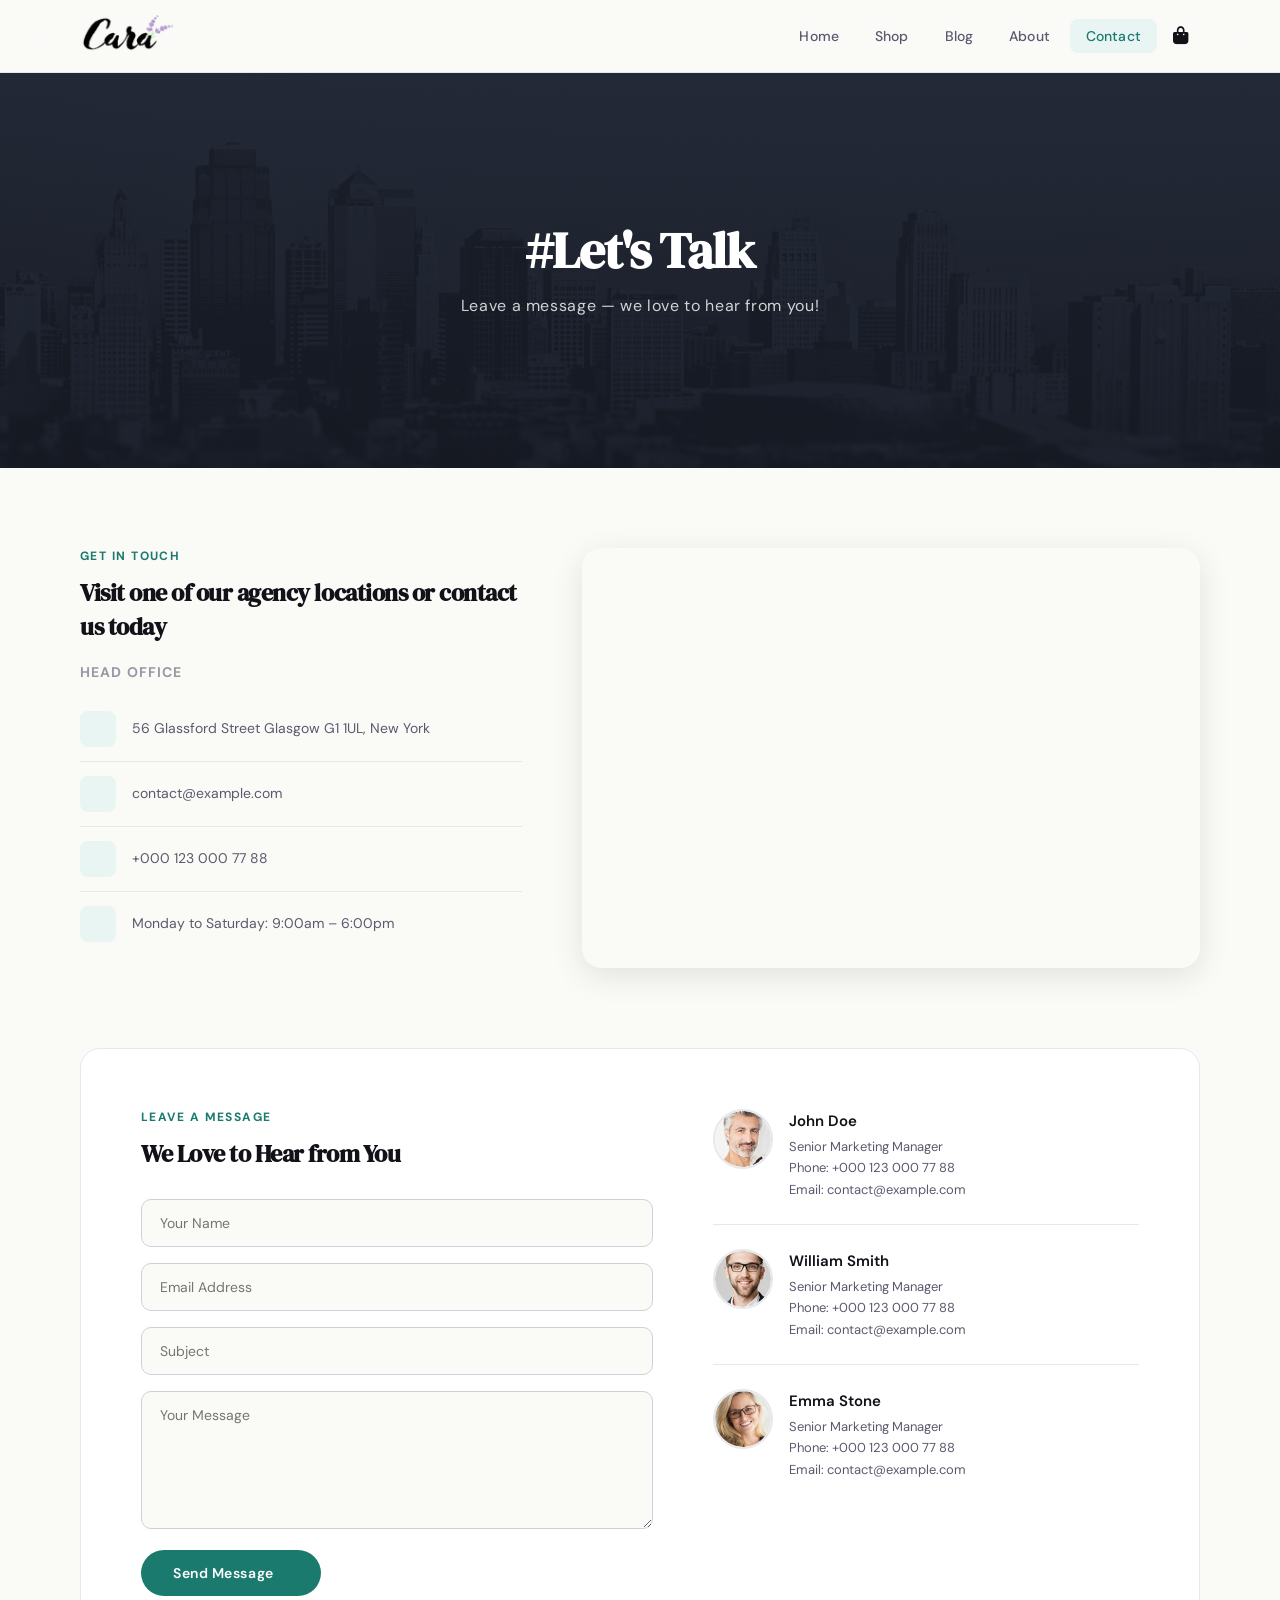
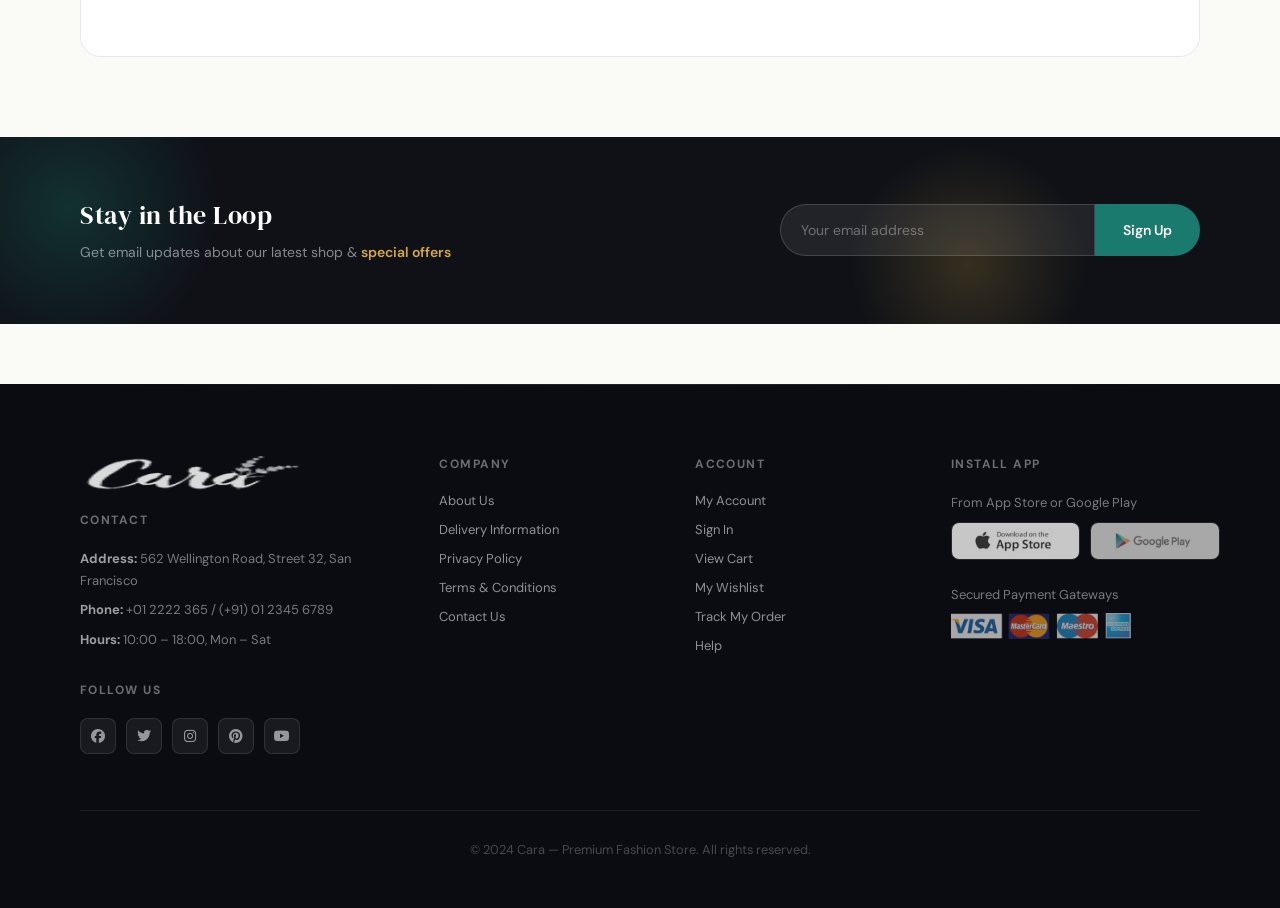
==== commit 491cfc42: "change headings of section" ====
--- a/Ecommerce/contact.html
+++ b/Ecommerce/contact.html
@@ -37,7 +37,7 @@
         <div class="details animate-up">
             <span>Get in Touch</span>
             <h2>Visit one of our agency locations or contact us today</h2>
-            <h3>Head Offices</h3>
+            <h3>Head Office</h3>
             <div>
                 <li>
                     <i class="fal fa-map-marker-alt"></i>
